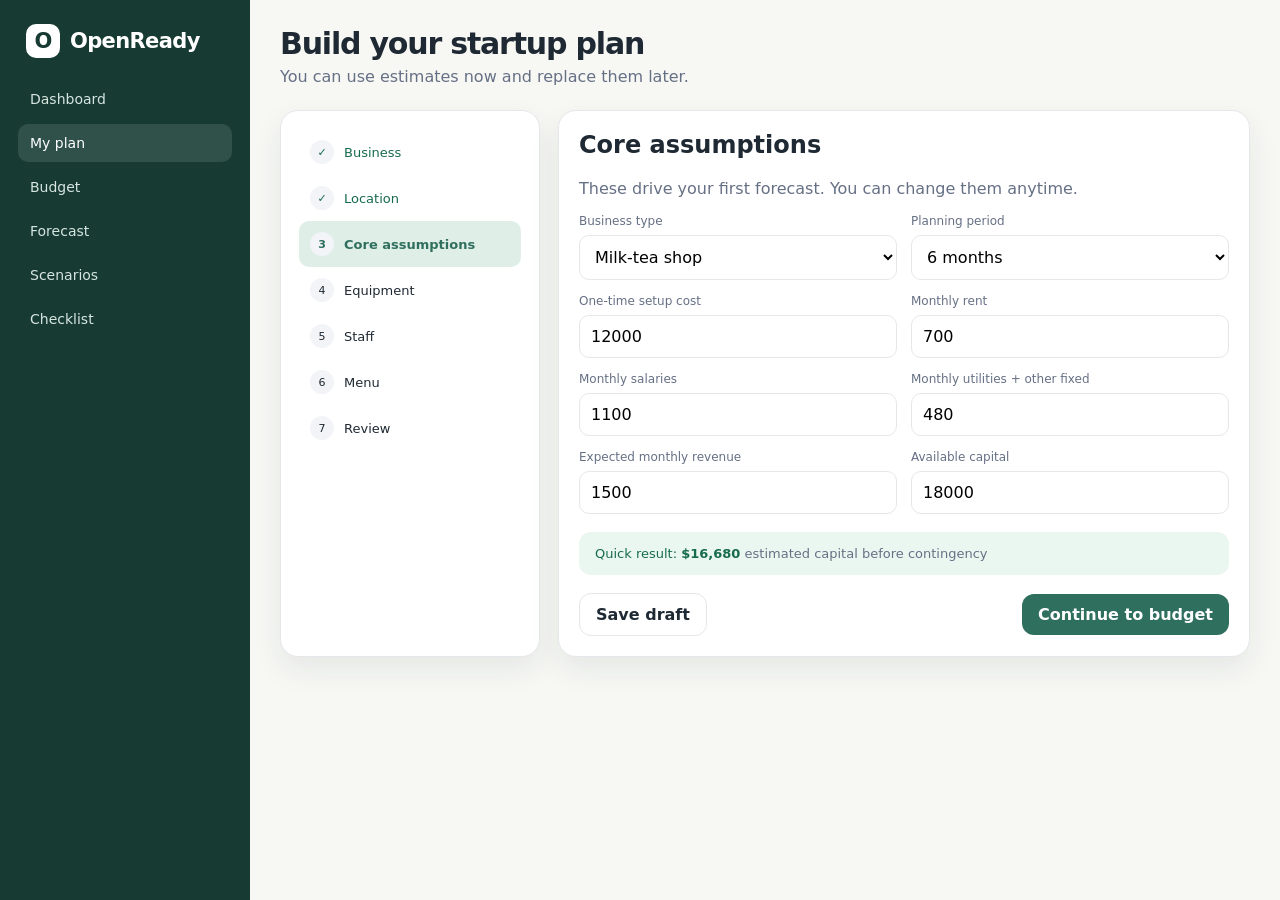
==== user/onboarding.html @ 57178926 "feat: add user plan setup" ====
<!doctype html><html><head><meta charset="utf-8"><meta name="viewport" content="width=device-width,initial-scale=1"><title>Plan Setup — OpenReady</title><link rel="stylesheet" href="../assets/styles.css"></head><body><div class="shell"><aside class="sidebar"><a class="brand" href="../index.html"><span class="logo">O</span>OpenReady</a><nav><a href="dashboard.html">Dashboard</a><a class="active" href="onboarding.html">My plan</a><a href="budget.html">Budget</a><a href="forecast.html">Forecast</a><a href="scenarios.html">Scenarios</a><a href="checklist.html">Checklist</a></nav></aside><main class="main"><div class="page-head"><div><h1>Build your startup plan</h1><p>You can use estimates now and replace them later.</p></div></div><div class="wizard"><div class="card steps"><div class="step done"><span class="step-num">✓</span>Business</div><div class="step done"><span class="step-num">✓</span>Location</div><div class="step current"><span class="step-num">3</span>Core assumptions</div><div class="step"><span class="step-num">4</span>Equipment</div><div class="step"><span class="step-num">5</span>Staff</div><div class="step"><span class="step-num">6</span>Menu</div><div class="step"><span class="step-num">7</span>Review</div></div><div class="card"><h2 style="margin-top:0">Core assumptions</h2><p class="muted">These drive your first forecast. You can change them anytime.</p><form class="form-grid" id="quickPlanner"><div class="field"><label>Business type</label><select><option>Milk-tea shop</option><option>Café</option></select></div><div class="field"><label>Planning period</label><select name="months"><option value="3">3 months</option><option value="6" selected>6 months</option><option value="12">12 months</option></select></div><div class="field"><label>One-time setup cost</label><input name="startup" type="number" value="12000"></div><div class="field"><label>Monthly rent</label><input name="rent" type="number" value="700"></div><div class="field"><label>Monthly salaries</label><input name="salary" type="number" value="1100"></div><div class="field"><label>Monthly utilities + other fixed</label><input name="utilities" type="number" value="480"></div><div class="field"><label>Expected monthly revenue</label><input name="revenue" type="number" value="1500"></div><div class="field"><label>Available capital</label><input type="number" value="18000"></div></form><div class="goodbox" style="margin-top:18px">Quick result: <span id="quickResult"><strong>$16,680</strong><span class="muted"> estimated capital before contingency</span></span></div><div class="row" style="margin-top:18px"><a class="btn secondary" href="dashboard.html">Save draft</a><a class="btn primary" href="budget.html">Continue to budget</a></div></div></div></main></div><script src="../assets/app.js"></script></body></html>
---- assets/styles.css ----
:root{
  --bg:#f7f8f4;--panel:#fff;--text:#1f2933;--muted:#667085;--line:#e5e7eb;
  --brand:#2f6f5e;--brand-2:#dfeee7;--accent:#f3b35b;--danger:#b54708;--danger-bg:#fff4e5;
  --success:#176b4d;--success-bg:#eaf7f1;--shadow:0 12px 30px rgba(31,41,51,.08);--radius:18px;
}
*{box-sizing:border-box}body{margin:0;font-family:Inter,ui-sans-serif,system-ui,-apple-system,BlinkMacSystemFont,"Segoe UI",sans-serif;background:var(--bg);color:var(--text)}
a{color:inherit;text-decoration:none}button,input,select{font:inherit}.container{width:min(1180px,calc(100% - 32px));margin:auto}
.topbar{height:72px;display:flex;align-items:center;justify-content:space-between}.brand{font-weight:800;font-size:21px;letter-spacing:-.03em;display:flex;gap:10px;align-items:center}.logo{width:34px;height:34px;border-radius:10px;background:var(--brand);display:grid;place-items:center;color:#fff;font-weight:800}.nav{display:flex;gap:24px;color:var(--muted);font-size:14px}.actions{display:flex;gap:10px}.btn{border:0;border-radius:12px;padding:11px 16px;cursor:pointer;font-weight:700}.btn.primary{background:var(--brand);color:#fff}.btn.secondary{background:#fff;border:1px solid var(--line)}.btn.ghost{background:transparent}.btn.sm{padding:8px 11px;font-size:13px}.hero{display:grid;grid-template-columns:1.1fr .9fr;gap:52px;align-items:center;padding:76px 0 54px}.eyebrow{display:inline-flex;padding:7px 10px;border-radius:999px;background:var(--brand-2);color:var(--brand);font-size:13px;font-weight:700}.hero h1{font-size:58px;line-height:1.02;letter-spacing:-.055em;margin:18px 0}.hero p{font-size:18px;line-height:1.6;color:var(--muted);max-width:640px}.hero-card,.card{background:var(--panel);border:1px solid var(--line);border-radius:var(--radius);box-shadow:var(--shadow)}.hero-card{padding:22px}.metric-grid{display:grid;grid-template-columns:repeat(2,1fr);gap:14px}.metric{padding:17px;border-radius:14px;background:#fafafa;border:1px solid var(--line)}.metric .label{color:var(--muted);font-size:12px}.metric .value{font-size:26px;font-weight:800;margin-top:5px}.delta{font-size:12px;margin-top:4px}.delta.warn{color:var(--danger)}.section{padding:58px 0}.section-title{font-size:34px;letter-spacing:-.04em;margin:0 0 8px}.section-copy{color:var(--muted);max-width:700px;line-height:1.6}.feature-grid{display:grid;grid-template-columns:repeat(3,1fr);gap:18px;margin-top:28px}.feature{padding:22px}.feature .icon{font-size:24px}.feature h3{margin:14px 0 8px}.feature p{color:var(--muted);font-size:14px;line-height:1.55}.footer{padding:36px 0 52px;color:var(--muted);font-size:13px}
.shell{display:grid;grid-template-columns:250px 1fr;min-height:100vh}.sidebar{background:#173b33;color:#fff;padding:22px 18px;display:flex;flex-direction:column}.sidebar .brand{padding:2px 8px 22px}.sidebar .logo{background:#fff;color:#173b33}.sidebar nav{display:flex;flex-direction:column;gap:6px}.sidebar nav a{padding:11px 12px;border-radius:10px;color:#d6e5df;font-size:14px}.sidebar nav a.active,.sidebar nav a:hover{background:rgba(255,255,255,.11);color:#fff}.sidebar .bottom{margin-top:auto;font-size:12px;color:#b8cdc6;padding:12px}.main{padding:26px 30px 48px}.page-head{display:flex;justify-content:space-between;align-items:flex-start;margin-bottom:24px}.page-head h1{margin:0;font-size:30px;letter-spacing:-.04em}.page-head p{margin:6px 0 0;color:var(--muted)}.grid-4{display:grid;grid-template-columns:repeat(4,1fr);gap:16px}.grid-3{display:grid;grid-template-columns:repeat(3,1fr);gap:16px}.grid-2{display:grid;grid-template-columns:repeat(2,1fr);gap:16px}.card{padding:20px}.kpi .label{font-size:12px;color:var(--muted)}.kpi .value{font-size:28px;font-weight:800;margin:7px 0}.kpi small{color:var(--muted)}.progress{height:9px;background:#edf0ed;border-radius:99px;overflow:hidden}.progress span{display:block;height:100%;background:var(--brand)}.stack{display:flex;flex-direction:column;gap:14px}.row{display:flex;align-items:center;justify-content:space-between;gap:16px}.muted{color:var(--muted)}.tag{font-size:11px;font-weight:800;border-radius:999px;padding:6px 8px;background:#f2f4f7;color:#475467}.tag.quoted{background:#e9efff;color:#3559a8}.tag.confirmed{background:var(--success-bg);color:var(--success)}.tag.estimated{background:#fff4e5;color:#b54708}.warnbox{padding:14px 16px;border-radius:12px;background:var(--danger-bg);color:var(--danger);font-size:13px}.goodbox{padding:14px 16px;border-radius:12px;background:var(--success-bg);color:var(--success);font-size:13px}.table{width:100%;border-collapse:collapse}.table th,.table td{text-align:left;padding:13px 10px;border-bottom:1px solid var(--line);font-size:13px}.table th{color:var(--muted);font-size:11px;text-transform:uppercase;letter-spacing:.04em}.money{text-align:right!important;font-variant-numeric:tabular-nums}.chart{height:220px;display:flex;align-items:flex-end;gap:12px;padding-top:20px}.bar{flex:1;background:var(--brand-2);border-radius:8px 8px 2px 2px;position:relative;min-width:20px}.bar strong{position:absolute;bottom:100%;left:50%;transform:translate(-50%,-6px);font-size:11px}.bar span{position:absolute;top:100%;left:50%;transform:translate(-50%,7px);font-size:11px;color:var(--muted)}.form-grid{display:grid;grid-template-columns:repeat(2,1fr);gap:14px}.field label{display:block;font-size:12px;color:var(--muted);margin-bottom:7px}.field input,.field select{width:100%;border:1px solid var(--line);background:#fff;border-radius:10px;padding:11px}.wizard{display:grid;grid-template-columns:260px 1fr;gap:18px}.steps{padding:18px}.step{display:flex;gap:10px;align-items:center;padding:11px;border-radius:10px;font-size:13px}.step.done{color:var(--success)}.step.current{background:var(--brand-2);color:var(--brand);font-weight:800}.step-num{width:24px;height:24px;border-radius:50%;display:grid;place-items:center;background:#f2f4f7;font-size:11px}.list-item{padding:14px 0;border-bottom:1px solid var(--line)}.list-item:last-child{border-bottom:0}.check{display:flex;align-items:flex-start;gap:10px}.check input{margin-top:3px}.role-switch{display:flex;gap:8px;flex-wrap:wrap;margin-top:20px}.role-switch a{padding:8px 10px;background:#fff;border:1px solid var(--line);border-radius:10px;font-size:12px}.admin-accent{--brand:#6b4fb3;--brand-2:#eee9fb}.admin-accent .sidebar{background:#2e2544}
@media(max-width:900px){.hero{grid-template-columns:1fr}.hero h1{font-size:44px}.feature-grid,.grid-4,.grid-3{grid-template-columns:1fr 1fr}.shell{grid-template-columns:1fr}.sidebar{position:static}.sidebar nav{flex-direction:row;overflow:auto}.sidebar .bottom{display:none}.wizard{grid-template-columns:1fr}.steps{display:none}}
@media(max-width:640px){.nav{display:none}.hero{padding-top:42px}.hero h1{font-size:38px}.feature-grid,.grid-4,.grid-3,.grid-2,.metric-grid,.form-grid{grid-template-columns:1fr}.main{padding:20px 16px}.page-head{flex-direction:column;gap:12px}}
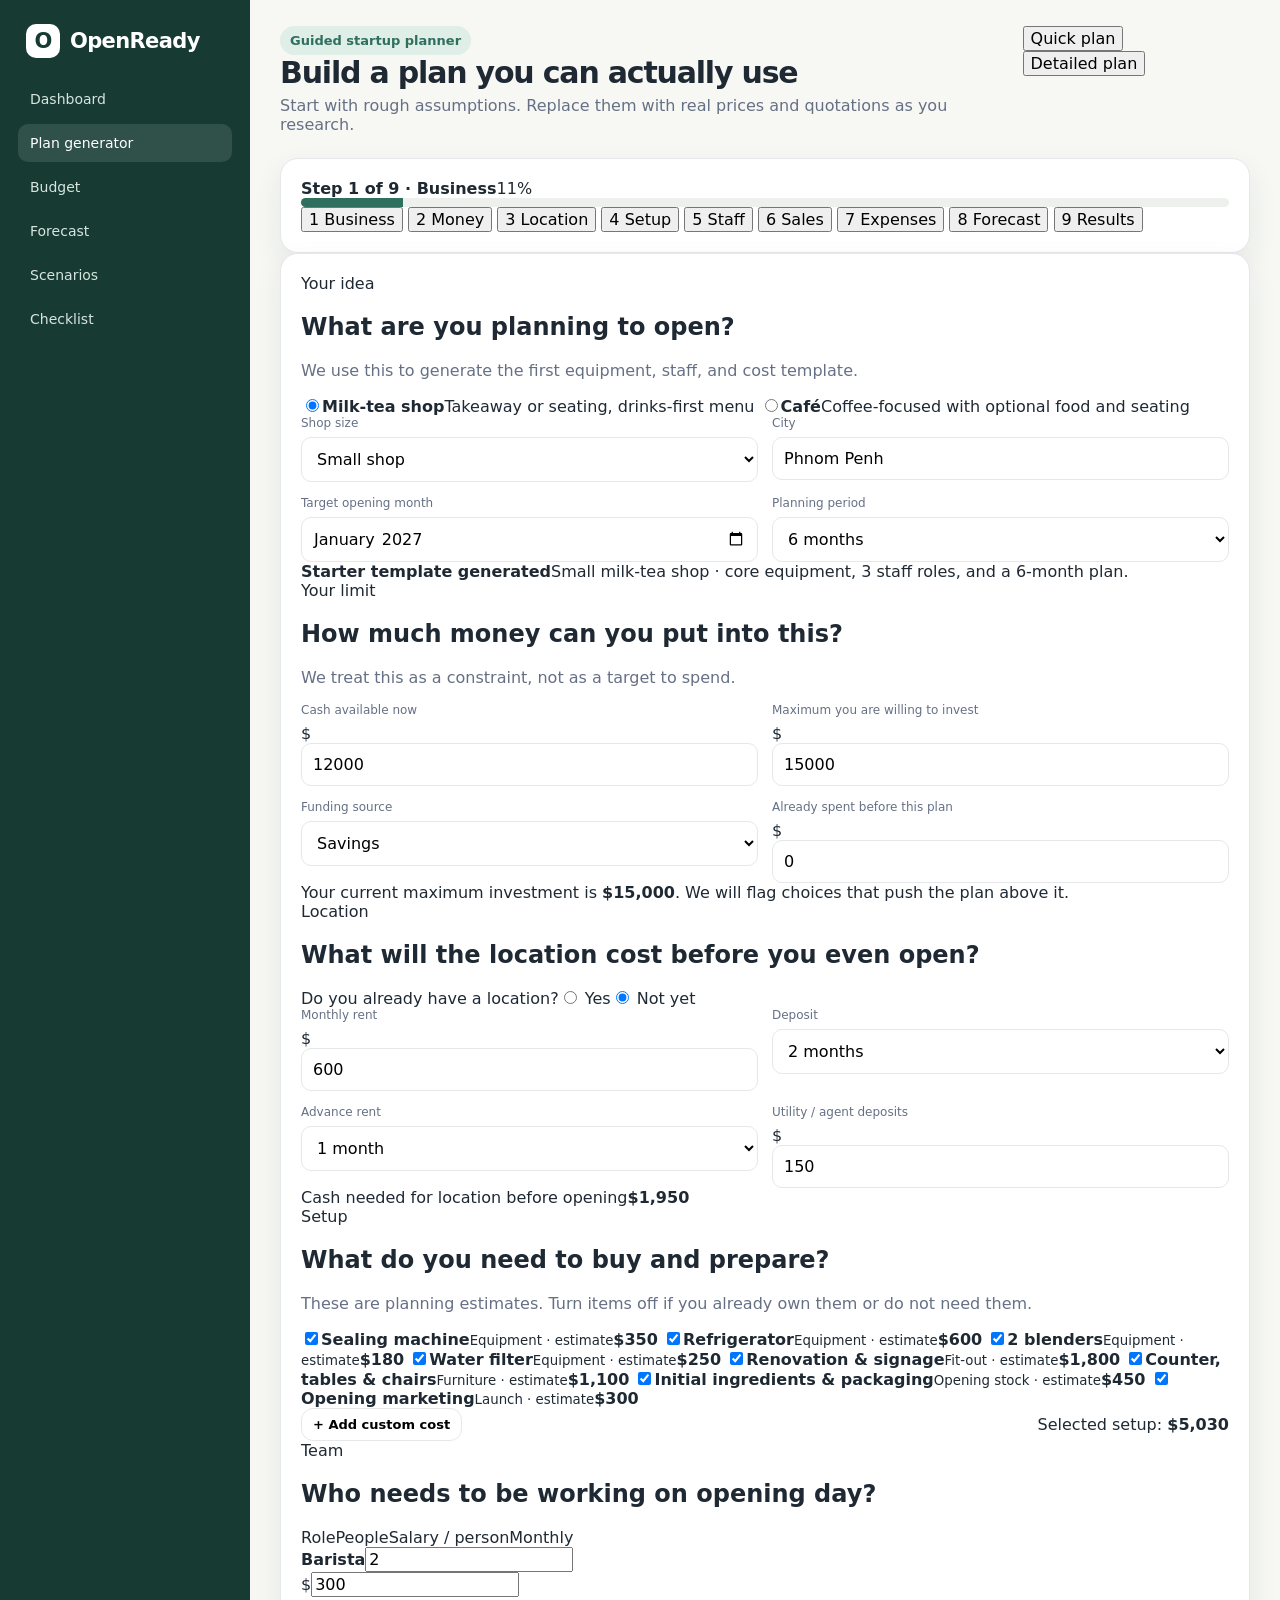
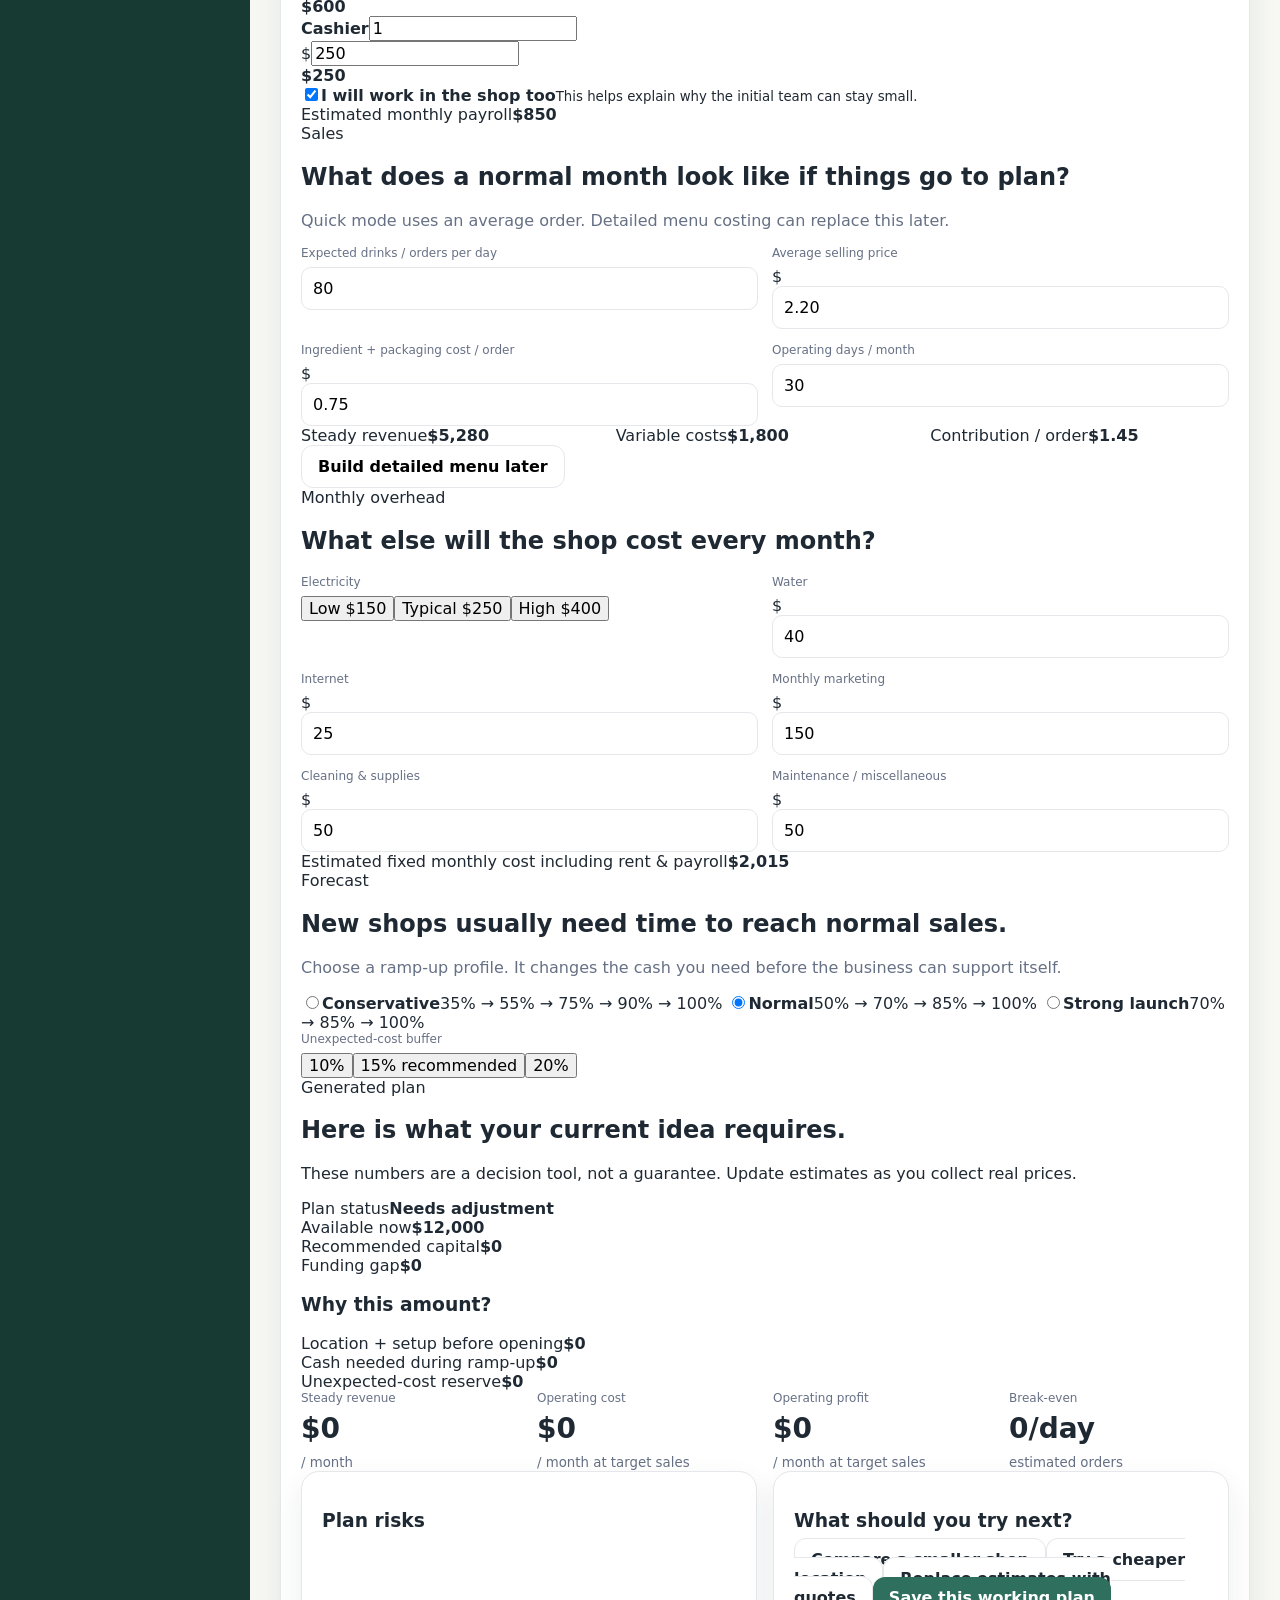
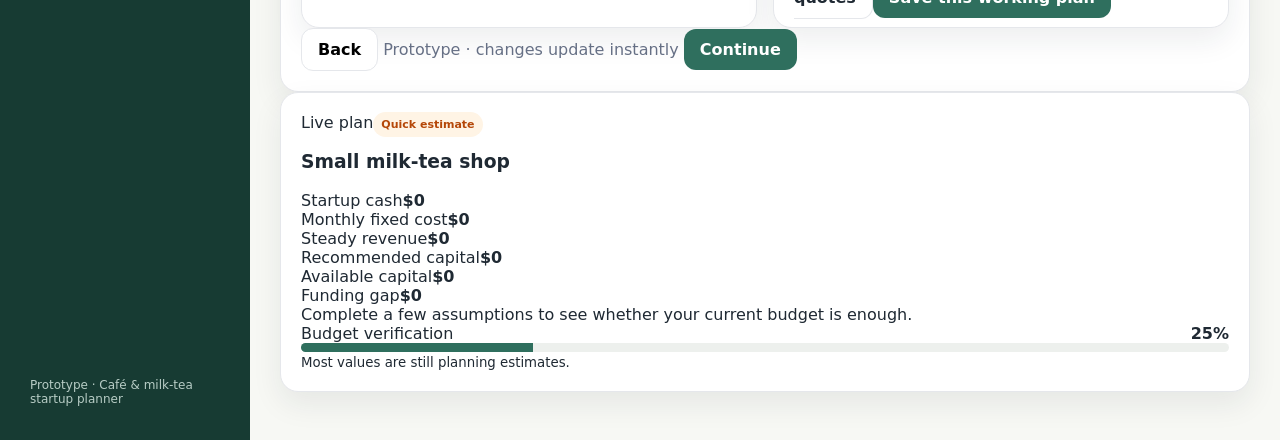
==== commit 5bbcb5df: "feat: add guided startup plan generator flow" ====
--- a/user/onboarding.html
+++ b/user/onboarding.html
@@ -1 +1,224 @@
-<!doctype html><html><head><meta charset="utf-8"><meta name="viewport" content="width=device-width,initial-scale=1"><title>Plan Setup — OpenReady</title><link rel="stylesheet" href="../assets/styles.css"></head><body><div class="shell"><aside class="sidebar"><a class="brand" href="../index.html"><span class="logo">O</span>OpenReady</a><nav><a href="dashboard.html">Dashboard</a><a class="active" href="onboarding.html">My plan</a><a href="budget.html">Budget</a><a href="forecast.html">Forecast</a><a href="scenarios.html">Scenarios</a><a href="checklist.html">Checklist</a></nav></aside><main class="main"><div class="page-head"><div><h1>Build your startup plan</h1><p>You can use estimates now and replace them later.</p></div></div><div class="wizard"><div class="card steps"><div class="step done"><span class="step-num">✓</span>Business</div><div class="step done"><span class="step-num">✓</span>Location</div><div class="step current"><span class="step-num">3</span>Core assumptions</div><div class="step"><span class="step-num">4</span>Equipment</div><div class="step"><span class="step-num">5</span>Staff</div><div class="step"><span class="step-num">6</span>Menu</div><div class="step"><span class="step-num">7</span>Review</div></div><div class="card"><h2 style="margin-top:0">Core assumptions</h2><p class="muted">These drive your first forecast. You can change them anytime.</p><form class="form-grid" id="quickPlanner"><div class="field"><label>Business type</label><select><option>Milk-tea shop</option><option>Café</option></select></div><div class="field"><label>Planning period</label><select name="months"><option value="3">3 months</option><option value="6" selected>6 months</option><option value="12">12 months</option></select></div><div class="field"><label>One-time setup cost</label><input name="startup" type="number" value="12000"></div><div class="field"><label>Monthly rent</label><input name="rent" type="number" value="700"></div><div class="field"><label>Monthly salaries</label><input name="salary" type="number" value="1100"></div><div class="field"><label>Monthly utilities + other fixed</label><input name="utilities" type="number" value="480"></div><div class="field"><label>Expected monthly revenue</label><input name="revenue" type="number" value="1500"></div><div class="field"><label>Available capital</label><input type="number" value="18000"></div></form><div class="goodbox" style="margin-top:18px">Quick result: <span id="quickResult"><strong>$16,680</strong><span class="muted"> estimated capital before contingency</span></span></div><div class="row" style="margin-top:18px"><a class="btn secondary" href="dashboard.html">Save draft</a><a class="btn primary" href="budget.html">Continue to budget</a></div></div></div></main></div><script src="../assets/app.js"></script></body></html>
+<!doctype html>
+<html>
+<head>
+  <meta charset="utf-8">
+  <meta name="viewport" content="width=device-width,initial-scale=1">
+  <title>Plan Generator — OpenReady</title>
+  <link rel="stylesheet" href="../assets/styles.css">
+</head>
+<body>
+<div class="shell">
+  <aside class="sidebar">
+    <a class="brand" href="../index.html"><span class="logo">O</span>OpenReady</a>
+    <nav>
+      <a href="dashboard.html">Dashboard</a>
+      <a class="active" href="onboarding.html">Plan generator</a>
+      <a href="budget.html">Budget</a>
+      <a href="forecast.html">Forecast</a>
+      <a href="scenarios.html">Scenarios</a>
+      <a href="checklist.html">Checklist</a>
+    </nav>
+    <div class="bottom">Prototype · Café & milk-tea startup planner</div>
+  </aside>
+
+  <main class="main plan-generator" id="planGenerator">
+    <div class="page-head plan-head">
+      <div>
+        <span class="eyebrow">Guided startup planner</span>
+        <h1>Build a plan you can actually use</h1>
+        <p>Start with rough assumptions. Replace them with real prices and quotations as you research.</p>
+      </div>
+      <div class="mode-switch" role="group" aria-label="Planning mode">
+        <button class="mode-btn active" type="button" data-plan-mode="quick">Quick plan</button>
+        <button class="mode-btn" type="button" data-plan-mode="detailed">Detailed plan</button>
+      </div>
+    </div>
+
+    <div class="generator-progress card">
+      <div class="generator-progress-top"><strong id="stepLabel">Step 1 of 9 · Business</strong><span id="stepPercent">11%</span></div>
+      <div class="progress"><span id="wizardProgress" style="width:11%"></span></div>
+      <div class="step-pills" id="stepPills">
+        <button class="step-pill active" data-go-step="1">1 Business</button>
+        <button class="step-pill" data-go-step="2">2 Money</button>
+        <button class="step-pill" data-go-step="3">3 Location</button>
+        <button class="step-pill" data-go-step="4">4 Setup</button>
+        <button class="step-pill" data-go-step="5">5 Staff</button>
+        <button class="step-pill" data-go-step="6">6 Sales</button>
+        <button class="step-pill" data-go-step="7">7 Expenses</button>
+        <button class="step-pill" data-go-step="8">8 Forecast</button>
+        <button class="step-pill" data-go-step="9">9 Results</button>
+      </div>
+    </div>
+
+    <div class="generator-layout">
+      <section class="card generator-card">
+        <form id="startupPlanForm">
+          <div class="wizard-panel active" data-step="1">
+            <div class="panel-kicker">Your idea</div>
+            <h2>What are you planning to open?</h2>
+            <p class="muted">We use this to generate the first equipment, staff, and cost template.</p>
+            <div class="choice-grid">
+              <label class="choice-card selected"><input type="radio" name="businessType" value="Milk-tea shop" checked><strong>Milk-tea shop</strong><span>Takeaway or seating, drinks-first menu</span></label>
+              <label class="choice-card"><input type="radio" name="businessType" value="Café"><strong>Café</strong><span>Coffee-focused with optional food and seating</span></label>
+            </div>
+            <div class="form-grid section-gap">
+              <div class="field"><label>Shop size</label><select name="shopSize"><option value="kiosk">Kiosk</option><option value="small" selected>Small shop</option><option value="medium">Medium shop</option><option value="unknown">I don't know yet</option></select></div>
+              <div class="field"><label>City</label><input name="city" value="Phnom Penh"></div>
+              <div class="field"><label>Target opening month</label><input name="openingMonth" type="month" value="2027-01"></div>
+              <div class="field"><label>Planning period</label><select name="planningMonths"><option value="3">3 months</option><option value="6" selected>6 months</option><option value="12">12 months</option></select></div>
+            </div>
+            <div class="generated-hint"><strong>Starter template generated</strong><span id="templateHint">Small milk-tea shop · core equipment, 3 staff roles, and a 6-month plan.</span></div>
+          </div>
+
+          <div class="wizard-panel" data-step="2">
+            <div class="panel-kicker">Your limit</div>
+            <h2>How much money can you put into this?</h2>
+            <p class="muted">We treat this as a constraint, not as a target to spend.</p>
+            <div class="form-grid">
+              <div class="field"><label>Cash available now</label><div class="money-input"><span>$</span><input name="availableCapital" type="number" min="0" value="12000"></div></div>
+              <div class="field"><label>Maximum you are willing to invest</label><div class="money-input"><span>$</span><input name="maxInvestment" type="number" min="0" value="15000"></div></div>
+              <div class="field"><label>Funding source</label><select name="fundingSource"><option>Savings</option><option>Partner</option><option>Loan</option><option>Mixed</option></select></div>
+              <div class="field"><label>Already spent before this plan</label><div class="money-input"><span>$</span><input name="alreadySpent" type="number" min="0" value="0"></div></div>
+            </div>
+            <div class="insight-box" id="capitalConstraint">Your current maximum investment is <strong>$15,000</strong>. We will flag choices that push the plan above it.</div>
+          </div>
+
+          <div class="wizard-panel" data-step="3">
+            <div class="panel-kicker">Location</div>
+            <h2>What will the location cost before you even open?</h2>
+            <div class="inline-question"><span>Do you already have a location?</span><label><input type="radio" name="hasLocation" value="yes"> Yes</label><label><input type="radio" name="hasLocation" value="no" checked> Not yet</label></div>
+            <div class="form-grid section-gap">
+              <div class="field"><label>Monthly rent</label><div class="money-input"><span>$</span><input name="rent" type="number" min="0" value="600"></div></div>
+              <div class="field"><label>Deposit</label><select name="depositMonths"><option value="1">1 month</option><option value="2" selected>2 months</option><option value="3">3 months</option></select></div>
+              <div class="field"><label>Advance rent</label><select name="advanceMonths"><option value="0">None</option><option value="1" selected>1 month</option><option value="2">2 months</option></select></div>
+              <div class="field"><label>Utility / agent deposits</label><div class="money-input"><span>$</span><input name="locationExtras" type="number" min="0" value="150"></div></div>
+            </div>
+            <div class="calculation-strip"><span>Cash needed for location before opening</span><strong id="locationUpfront">$1,950</strong></div>
+          </div>
+
+          <div class="wizard-panel" data-step="4">
+            <div class="panel-kicker">Setup</div>
+            <h2>What do you need to buy and prepare?</h2>
+            <p class="muted">These are planning estimates. Turn items off if you already own them or do not need them.</p>
+            <div class="setup-list">
+              <label class="setup-item"><input type="checkbox" data-setup-cost="350" checked><span><strong>Sealing machine</strong><small>Equipment · estimate</small></span><b>$350</b></label>
+              <label class="setup-item"><input type="checkbox" data-setup-cost="600" checked><span><strong>Refrigerator</strong><small>Equipment · estimate</small></span><b>$600</b></label>
+              <label class="setup-item"><input type="checkbox" data-setup-cost="180" checked><span><strong>2 blenders</strong><small>Equipment · estimate</small></span><b>$180</b></label>
+              <label class="setup-item"><input type="checkbox" data-setup-cost="250" checked><span><strong>Water filter</strong><small>Equipment · estimate</small></span><b>$250</b></label>
+              <label class="setup-item"><input type="checkbox" data-setup-cost="1800" checked><span><strong>Renovation & signage</strong><small>Fit-out · estimate</small></span><b>$1,800</b></label>
+              <label class="setup-item"><input type="checkbox" data-setup-cost="1100" checked><span><strong>Counter, tables & chairs</strong><small>Furniture · estimate</small></span><b>$1,100</b></label>
+              <label class="setup-item"><input type="checkbox" data-setup-cost="450" checked><span><strong>Initial ingredients & packaging</strong><small>Opening stock · estimate</small></span><b>$450</b></label>
+              <label class="setup-item"><input type="checkbox" data-setup-cost="300" checked><span><strong>Opening marketing</strong><small>Launch · estimate</small></span><b>$300</b></label>
+            </div>
+            <div class="row section-gap"><button type="button" class="btn secondary sm" id="addCustomSetup">+ Add custom cost</button><div>Selected setup: <strong id="setupTotal">$5,030</strong></div></div>
+            <div id="customSetupList"></div>
+          </div>
+
+          <div class="wizard-panel" data-step="5">
+            <div class="panel-kicker">Team</div>
+            <h2>Who needs to be working on opening day?</h2>
+            <div class="staff-table">
+              <div class="staff-row staff-head"><span>Role</span><span>People</span><span>Salary / person</span><span>Monthly</span></div>
+              <div class="staff-row"><strong>Barista</strong><input name="baristaQty" type="number" min="0" value="2"><div class="money-input compact"><span>$</span><input name="baristaSalary" type="number" min="0" value="300"></div><b id="baristaTotal">$600</b></div>
+              <div class="staff-row"><strong>Cashier</strong><input name="cashierQty" type="number" min="0" value="1"><div class="money-input compact"><span>$</span><input name="cashierSalary" type="number" min="0" value="250"></div><b id="cashierTotal">$250</b></div>
+            </div>
+            <label class="toggle-line"><input type="checkbox" name="ownerWorks" checked><span><strong>I will work in the shop too</strong><small>This helps explain why the initial team can stay small.</small></span></label>
+            <div class="calculation-strip"><span>Estimated monthly payroll</span><strong id="payrollTotal">$850</strong></div>
+          </div>
+
+          <div class="wizard-panel" data-step="6">
+            <div class="panel-kicker">Sales</div>
+            <h2>What does a normal month look like if things go to plan?</h2>
+            <p class="muted">Quick mode uses an average order. Detailed menu costing can replace this later.</p>
+            <div class="form-grid">
+              <div class="field"><label>Expected drinks / orders per day</label><input name="unitsPerDay" type="number" min="0" value="80"></div>
+              <div class="field"><label>Average selling price</label><div class="money-input"><span>$</span><input name="avgPrice" type="number" min="0" step="0.05" value="2.20"></div></div>
+              <div class="field"><label>Ingredient + packaging cost / order</label><div class="money-input"><span>$</span><input name="variableCost" type="number" min="0" step="0.05" value="0.75"></div></div>
+              <div class="field"><label>Operating days / month</label><input name="operatingDays" type="number" min="1" max="31" value="30"></div>
+            </div>
+            <div class="grid-3 section-gap mini-kpis"><div><span>Steady revenue</span><strong id="steadyRevenue">$5,280</strong></div><div><span>Variable costs</span><strong id="steadyVariable">$1,800</strong></div><div><span>Contribution / order</span><strong id="contributionUnit">$1.45</strong></div></div>
+            <button type="button" class="btn secondary section-gap" id="detailMenuBtn">Build detailed menu later</button>
+          </div>
+
+          <div class="wizard-panel" data-step="7">
+            <div class="panel-kicker">Monthly overhead</div>
+            <h2>What else will the shop cost every month?</h2>
+            <div class="form-grid">
+              <div class="field"><label>Electricity</label><div class="segmented" data-fill-name="electricity"><button type="button" data-value="150">Low $150</button><button type="button" class="active" data-value="250">Typical $250</button><button type="button" data-value="400">High $400</button></div><input type="hidden" name="electricity" value="250"></div>
+              <div class="field"><label>Water</label><div class="money-input"><span>$</span><input name="water" type="number" min="0" value="40"></div></div>
+              <div class="field"><label>Internet</label><div class="money-input"><span>$</span><input name="internet" type="number" min="0" value="25"></div></div>
+              <div class="field"><label>Monthly marketing</label><div class="money-input"><span>$</span><input name="marketing" type="number" min="0" value="150"></div></div>
+              <div class="field"><label>Cleaning & supplies</label><div class="money-input"><span>$</span><input name="cleaning" type="number" min="0" value="50"></div></div>
+              <div class="field"><label>Maintenance / miscellaneous</label><div class="money-input"><span>$</span><input name="maintenance" type="number" min="0" value="50"></div></div>
+            </div>
+            <div class="calculation-strip"><span>Estimated fixed monthly cost including rent & payroll</span><strong id="fixedMonthlyTotal">$2,015</strong></div>
+          </div>
+
+          <div class="wizard-panel" data-step="8">
+            <div class="panel-kicker">Forecast</div>
+            <h2>New shops usually need time to reach normal sales.</h2>
+            <p class="muted">Choose a ramp-up profile. It changes the cash you need before the business can support itself.</p>
+            <div class="choice-grid ramp-grid">
+              <label class="choice-card"><input type="radio" name="ramp" value="conservative"><strong>Conservative</strong><span>35% → 55% → 75% → 90% → 100%</span></label>
+              <label class="choice-card selected"><input type="radio" name="ramp" value="normal" checked><strong>Normal</strong><span>50% → 70% → 85% → 100%</span></label>
+              <label class="choice-card"><input type="radio" name="ramp" value="strong"><strong>Strong launch</strong><span>70% → 85% → 100%</span></label>
+            </div>
+            <div class="field section-gap"><label>Unexpected-cost buffer</label><div class="segmented" data-fill-name="contingency"><button type="button" data-value="10">10%</button><button type="button" class="active" data-value="15">15% recommended</button><button type="button" data-value="20">20%</button></div><input type="hidden" name="contingency" value="15"></div>
+            <div class="forecast-preview" id="forecastPreview"></div>
+          </div>
+
+          <div class="wizard-panel" data-step="9">
+            <div class="result-hero">
+              <div><div class="panel-kicker">Generated plan</div><h2>Here is what your current idea requires.</h2><p>These numbers are a decision tool, not a guarantee. Update estimates as you collect real prices.</p></div>
+              <div class="result-status caution" id="resultStatus"><span>Plan status</span><strong>Needs adjustment</strong></div>
+            </div>
+            <div class="result-money-grid">
+              <div class="result-money"><span>Available now</span><strong id="resultAvailable">$12,000</strong></div>
+              <div class="result-money featured"><span>Recommended capital</span><strong id="resultRequired">$0</strong></div>
+              <div class="result-money"><span id="gapLabel">Funding gap</span><strong id="resultGap">$0</strong></div>
+            </div>
+            <div class="explanation-card">
+              <h3>Why this amount?</h3>
+              <div class="explanation-row"><span>Location + setup before opening</span><strong id="whyStartup">$0</strong></div>
+              <div class="explanation-row"><span>Cash needed during ramp-up</span><strong id="whyRamp">$0</strong></div>
+              <div class="explanation-row"><span>Unexpected-cost reserve</span><strong id="whyBuffer">$0</strong></div>
+            </div>
+            <div class="grid-4 result-kpis">
+              <div class="kpi"><div class="label">Steady revenue</div><div class="value" id="resultRevenue">$0</div><small>/ month</small></div>
+              <div class="kpi"><div class="label">Operating cost</div><div class="value" id="resultOperating">$0</div><small>/ month at target sales</small></div>
+              <div class="kpi"><div class="label">Operating profit</div><div class="value" id="resultProfit">$0</div><small>/ month at target sales</small></div>
+              <div class="kpi"><div class="label">Break-even</div><div class="value"><span id="resultBreakEven">0</span>/day</div><small>estimated orders</small></div>
+            </div>
+            <div class="grid-2 section-gap">
+              <div class="card inner-card"><h3>Plan risks</h3><div class="stack" id="riskList"></div></div>
+              <div class="card inner-card"><h3>What should you try next?</h3><div class="action-stack"><a class="btn secondary" href="scenarios.html">Compare a smaller shop</a><a class="btn secondary" href="scenarios.html">Try a cheaper location</a><a class="btn secondary" href="budget.html">Replace estimates with quotes</a><a class="btn primary" href="dashboard.html">Save this working plan</a></div></div>
+            </div>
+          </div>
+        </form>
+
+        <div class="wizard-actions" id="wizardActions">
+          <button type="button" class="btn secondary" id="prevStep">Back</button>
+          <span class="muted" id="autosaveLabel">Prototype · changes update instantly</span>
+          <button type="button" class="btn primary" id="nextStep">Continue</button>
+        </div>
+      </section>
+
+      <aside class="card live-summary" id="liveSummary">
+        <div class="live-head"><span>Live plan</span><span class="tag estimated" id="liveMode">Quick estimate</span></div>
+        <h3 id="liveBusinessName">Small milk-tea shop</h3>
+        <div class="summary-metric"><span>Startup cash</span><strong id="liveStartup">$0</strong></div>
+        <div class="summary-metric"><span>Monthly fixed cost</span><strong id="liveFixed">$0</strong></div>
+        <div class="summary-metric"><span>Steady revenue</span><strong id="liveRevenue">$0</strong></div>
+        <div class="summary-metric emphasized"><span>Recommended capital</span><strong id="liveRequired">$0</strong></div>
+        <div class="summary-metric"><span>Available capital</span><strong id="liveAvailable">$0</strong></div>
+        <div class="summary-divider"></div>
+        <div class="gap-summary"><span id="liveGapLabel">Funding gap</span><strong id="liveGap">$0</strong></div>
+        <div class="summary-note" id="liveNote">Complete a few assumptions to see whether your current budget is enough.</div>
+        <div class="confidence-mini"><div class="row"><span>Budget verification</span><strong id="verificationPct">25%</strong></div><div class="progress"><span id="verificationBar" style="width:25%"></span></div><small>Most values are still planning estimates.</small></div>
+      </aside>
+    </div>
+  </main>
+</div>
+<script src="../assets/app.js"></script>
+</body>
+</html>
